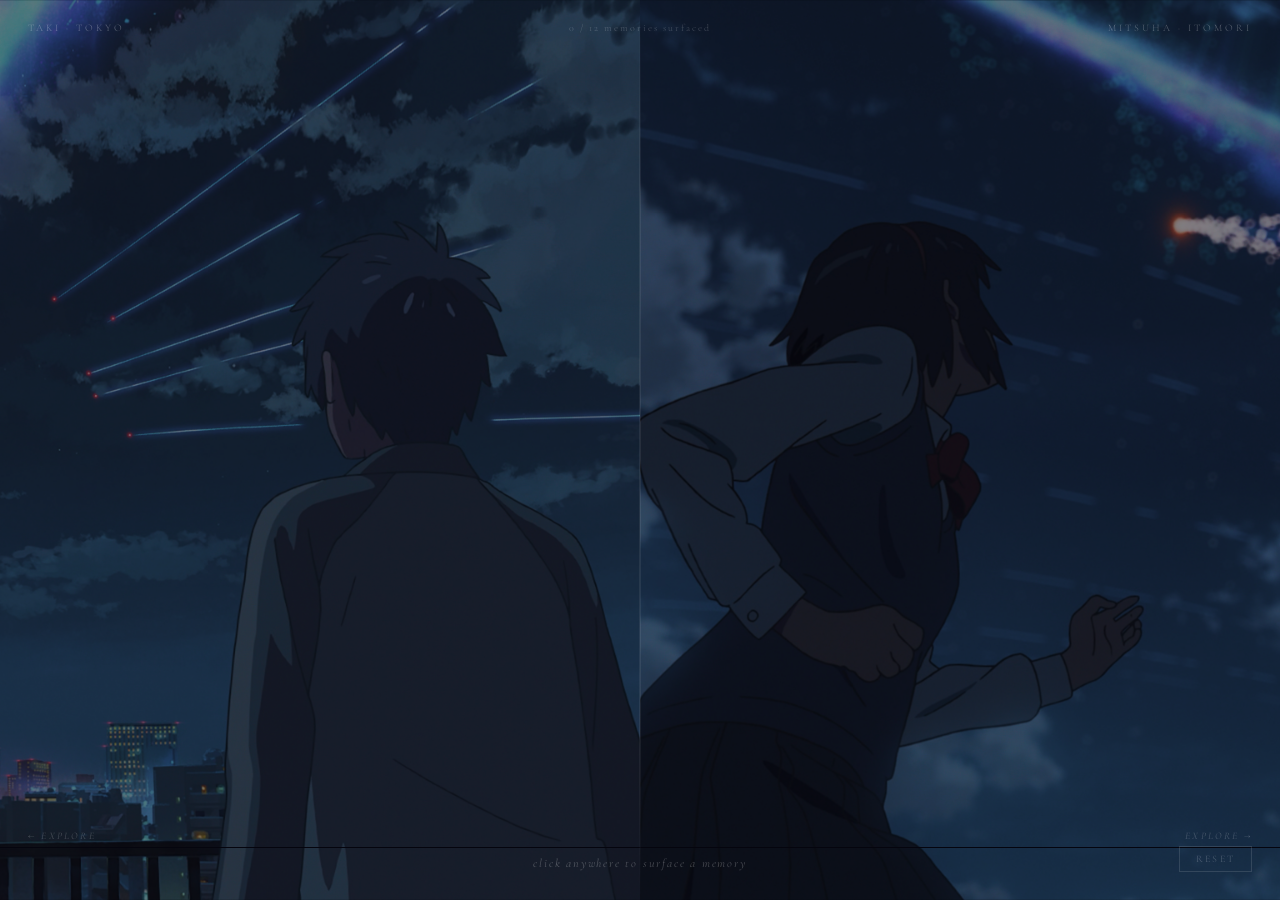
==== musubi.html @ 37492535 "removed .wav, retained .mp3" ====
<!DOCTYPE html>
<html lang="en">
<head>
  <meta charset="UTF-8">
  <meta name="viewport" content="height=device-height, width=device-width, initial-scale=1.0">
  <title>Musubi — Memory, Longing, and the Viral Image</title>
  <link rel="stylesheet" href="musubi.css">
</head>
<body>
  <audio id="bgm" loop>
    <source src="audio/30 なんでもないや.mp3" type="audio/mpeg">
  </audio>
  <div id="scene">
    <div id="bg-left">
      <div class="img-track" id="track-left">
        <img src="taki1.jpg" alt="Taki — Tokyo">
      </div>
    </div>
    <div id="bg-right">
      <div class="img-track" id="track-right">
        <img src="mitsuha1.jpg" alt="Mitsuha — Itomori">
      </div>
    </div>

    <canvas id="bg-canvas"></canvas>

    <div id="divider"></div>
    <div class="world-label" id="lbl-left">Taki · Tokyo</div>
    <div class="world-label" id="lbl-right">Mitsuha · Itomori</div>
    <div id="counter">0 / 12 memories surfaced</div>
    <div id="hint">click anywhere to surface a memory</div>
    <div class="drag-hint" id="dh-left">← explore</div>
    <div class="drag-hint" id="dh-right">explore →</div>

    <svg id="thread-layer" xmlns="http://www.w3.org/2000/svg"></svg>
    <div id="frag-layer"></div>

    <div id="ending">
      <h2>繋がっている</h2>
      <p>we were always connected — and yet the distance remains</p>
    </div>

    <button id="reset-btn">reset</button>
  </div>

  <script src="musubi.js"></script>
</body>
</html>
---- musubi.css ----
@import url('https://fonts.googleapis.com/css2?family=Cormorant+Garamond:ital,wght@0,300;0,400;1,300;1,400&family=Noto+Serif+JP:wght@200;300&display=swap');
 
* { margin: 0; padding: 0; box-sizing: border-box; }
 
body {
  background: #07070f;
  color: #fff;
  font-family: 'Cormorant Garamond', serif;
  overflow-x: hidden;
  margin: 0; padding: 0;
}
 
#scene {
  width: 100%;
  height: 100vh;
  min-height: 580px;
  position: relative;
  overflow: hidden;
  background: #07070f;
  transition: transform 1s cubic-bezier(0.25, 0.46, 0.45, 0.94);
}
 
#bg-left, #bg-right {
  position: absolute;
  top: 0;
  width: 100%;
  height: 100%;
  z-index: 0;
  overflow: hidden;
  animation: fadeInPage 1s ease-in-out forwards;
}

#bg-left, #bg-right {
  position: absolute;
  top: 0;
  width: 100%;
  height: 100%;
  z-index: 0;
  overflow: hidden;
}

#bg-left  { left: -50%; }
#bg-right { left: 50%; }

.img-track {
  position: absolute;
  top: 0; left: 0;
  width: 100%;
  height: 100%;
  display: flex;
  align-items: center;
  will-change: transform;
  user-select: none;
  transition: transform 0.3s ease;
}

.img-track img {
  height: 100vh;
  width: 100%;
  display: block;
  pointer-events: none;
  user-select: none;
  -webkit-user-drag: none;
  object-fit: cover;
  position: absolute;
}

#bg-left::after, #bg-right::after {
  content: '';
  position: absolute;
  inset: 0;
  background: rgba(5, 5, 14, 0.50);
  z-index: 1;
  pointer-events: none;
  transition: opacity 2s ease;
}

#bg-left.expanded::after,
#bg-right.expanded::after {
  opacity: 0;
}

#bg-left, #bg-right {
  transition: width 1s cubic-bezier(0.25, 0.46, 0.45, 0.94),
              left  1s cubic-bezier(0.25, 0.46, 0.45, 0.94);
}

.img-track {
  transition: left 1s cubic-bezier(0.25, 0.46, 0.45, 0.94);
}

.drag-hint {
  position: absolute;
  bottom: 58px;
  font-size: 10px;
  letter-spacing: 0.22em;
  color: rgba(255,255,255,0.22);
  z-index: 22;
  text-transform: uppercase;
  font-style: italic;
  transition: all 0.5s ease;
  animation: fadeInPage 0.5s ease-in-out forwards;
  cursor: pointer;
}

.drag-hint:hover {
  color: rgba(255,255,255,0.55);
}

#dh-left  { left: 28px; }
#dh-right { right: 28px; }
 
canvas {
  position: absolute;
  top: 0; left: 0;
  width: 100%; height: 100%;
  z-index: 2;
  pointer-events: none;
}
 
#divider {
  position: absolute;
  left: 50%; top: 0;
  width: 1px; height: 100%;
  background: linear-gradient(to bottom,
    transparent 0%,
    rgba(255,255,255,0.14) 20%,
    rgba(255,255,255,0.14) 80%,
    transparent 100%);
  transform: translateX(-50%);
  z-index: 6;
  pointer-events: none;
  animation: fadeInPage 2s ease-in-out forwards;
}
 
.world-label {
  position: absolute;
  top: 22px;
  font-size: 10px;
  letter-spacing: 0.3em;
  text-transform: uppercase;
  color: rgba(255,255,255,0.32);
  z-index: 20;
  font-weight: 300;
  pointer-events: none;
  animation: fadeInPage 0.5s ease-in-out forwards;
}
#lbl-left  { left: 28px; }
#lbl-right { right: 28px; }
 
#counter {
  position: absolute;
  top: 22px; left: 50%;
  transform: translateX(-50%);
  font-size: 10px;
  letter-spacing: 0.2em;
  color: rgba(255,255,255,0.2);
  z-index: 20;
  white-space: nowrap;
  pointer-events: none;
  animation: fadeInPage 0.5s ease-in-out forwards;
}
 
#hint {
  position: absolute;
  bottom: 30px; left: 50%;
  transform: translateX(-50%);
  font-size: 12px;
  font-style: italic;
  letter-spacing: 0.15em;
  color: rgba(255,255,255,0.26);
  z-index: 20;
  white-space: nowrap;
  pointer-events: none;
  transition: opacity 1.5s ease;
  animation: fadeInPage 0.5s ease-in-out forwards;
}
 
#thread-layer {
  position: absolute;
  top: 0; left: 0;
  width: 100%; height: 100%;
  z-index: 9;
  pointer-events: none;
}
 
#frag-layer {
  position: absolute;
  top: 0; left: 0;
  width: 100%; height: 100%;
  z-index: 12;
  pointer-events: none;
}
 
.frag {
  position: absolute;
  font-style: italic;
  font-size: 13px;
  font-weight: 300;
  line-height: 1.7;
  text-align: center;
  max-width: 155px;
  transform: translate(-50%, -50%);
  opacity: 0;
  transition: opacity 1.8s ease;
  letter-spacing: 0.02em;
}
.frag.left  { color: rgba(220, 185, 255, 0.80); }
.frag.right { color: rgba(160, 205, 255, 0.80); }
.frag.visible { opacity: 1; }
.frag::before {
  content: '·';
  display: block;
  font-size: 20px;
  line-height: 0.6;
  margin-bottom: 7px;
  opacity: 0.45;
}
 
.ripple {
  position: absolute;
  border-radius: 50%;
  width: 6px; height: 6px;
  transform: translate(-50%,-50%) scale(1);
  background: rgba(255,255,255,0.5);
  pointer-events: none;
  z-index: 15;
  animation: ripple-out 0.8s ease-out forwards;
}
@keyframes ripple-out {
  to { transform: translate(-50%,-50%) scale(8); opacity: 0; }
}
 
#ending {
  position: absolute;
  top: 50%; left: 50%;
  transform: translate(-50%, -50%);
  text-align: center;
  z-index: 40;
  opacity: 0;
  transition: opacity 3s ease;
  pointer-events: none;
}
#ending h2 {
  font-family: 'Noto Serif JP', serif;
  font-weight: 200;
  font-size: 30px;
  letter-spacing: 0.2em;
  color: rgba(255,255,255,0.88);
  margin-bottom: 14px;
}
#ending p {
  font-size: 14px;
  font-style: italic;
  font-weight: 300;
  color: rgba(255,255,255,0.38);
  letter-spacing: 0.1em;
}
 
#reset-btn {
  position: absolute;
  bottom: 28px; right: 28px;
  background: none;
  border: 0.5px solid rgba(255,255,255,0.12);
  color: rgba(255,255,255,0.22);
  font-family: 'Cormorant Garamond', serif;
  font-size: 10px;
  letter-spacing: 0.22em;
  text-transform: uppercase;
  padding: 6px 16px;
  cursor: pointer;
  z-index: 30;
  animation: fadeInPage 0.5s ease-in-out forwards;
  transition: all 0.3s ease;
}
#reset-btn:hover {
  color: rgba(255,255,255,0.55);
  border-color: rgba(255,255,255,0.3);
}

@keyframes fadeInPage {
  from {
    opacity: 0;
  }
  to {
    opacity: 1;
  }
}
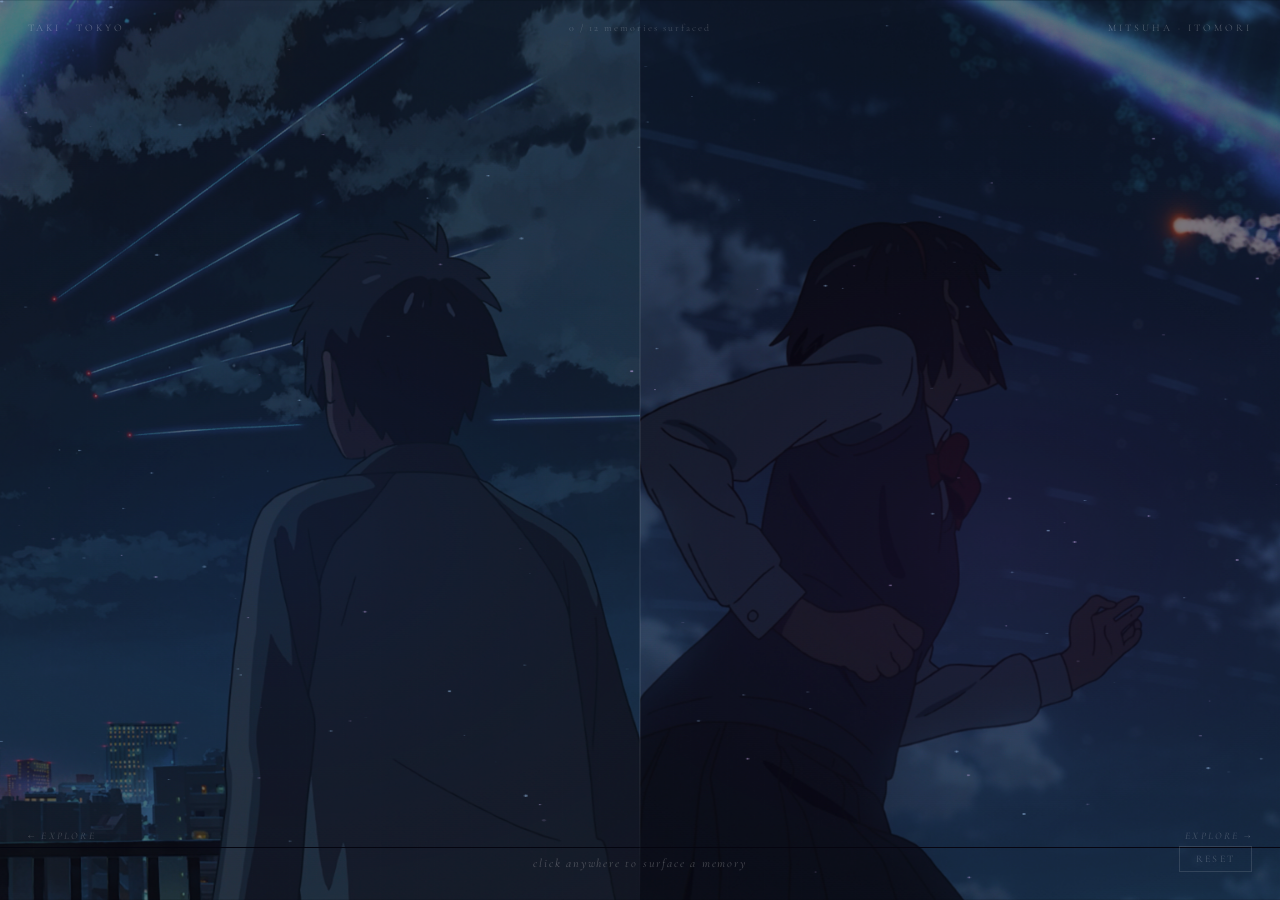
==== commit bd6e1f30: "Added subtle gradient effect in the background + random stars" ====
--- a/musubi.html
+++ b/musubi.html
@@ -8,7 +8,7 @@
 </head>
 <body>
   <audio id="bgm" loop>
-    <source src="audio/30 なんでもないや.mp3" type="audio/mpeg">
+    <source src="audio/30なんでもないや.mp3" type="audio/mpeg">
   </audio>
   <div id="scene">
     <div id="bg-left">
--- a/musubi.css
+++ b/musubi.css
@@ -116,6 +116,7 @@
   width: 100%; height: 100%;
   z-index: 2;
   pointer-events: none;
+  transition: opacity 2s ease;
 }
  
 #divider {
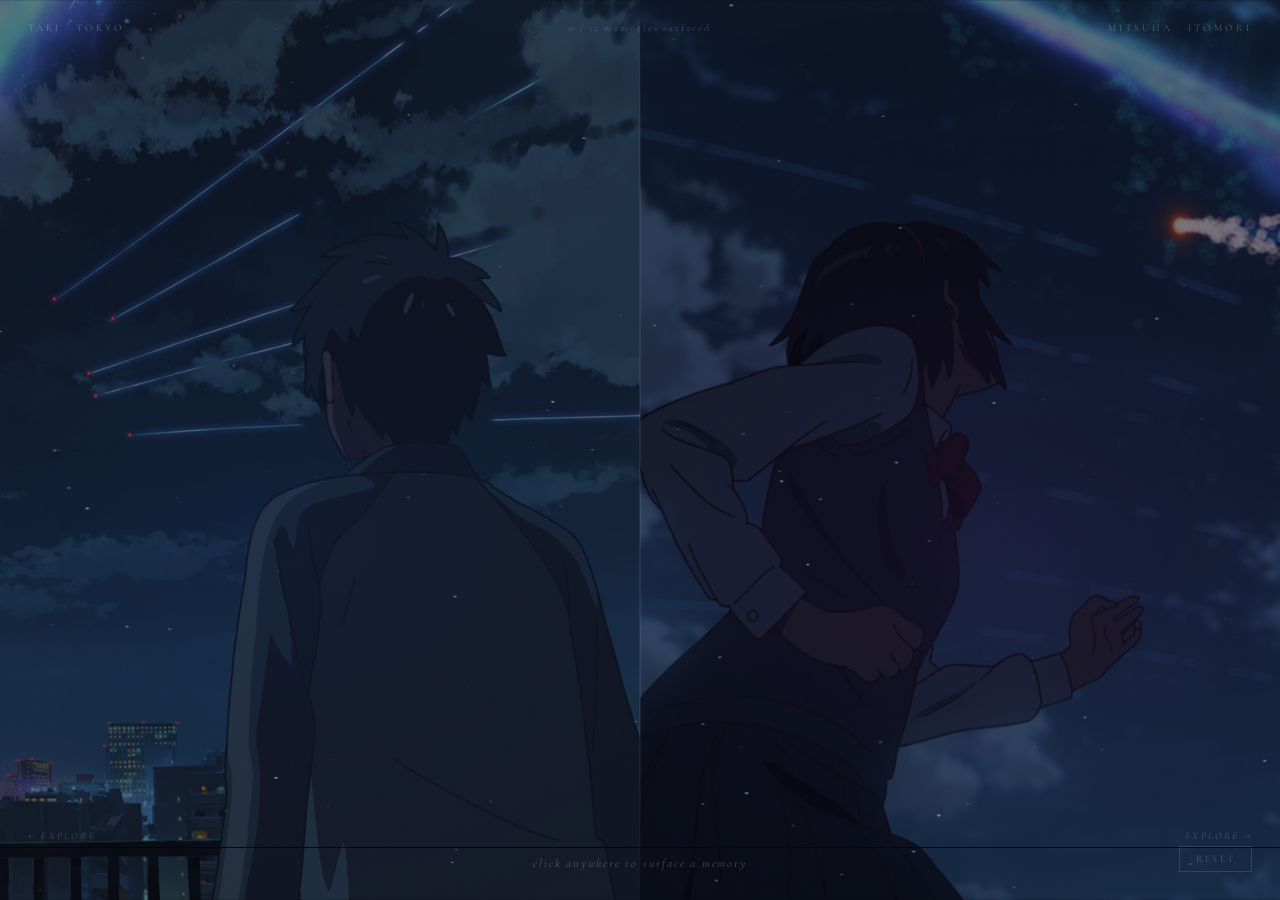
==== commit 398e1856: "Finished ending scene + ending audio" ====
--- a/musubi.html
+++ b/musubi.html
@@ -7,18 +7,22 @@
   <link rel="stylesheet" href="musubi.css">
 </head>
 <body>
-  <audio id="bgm" loop>
-    <source src="audio/30なんでもないや.mp3" type="audio/mpeg">
+  <audio id="bgm1" loop>
+    <source src="audio/なんでもないや.mp3" type="audio/mpeg">
   </audio>
+  <audio id="bgm2" loop>
+    <source src="audio/三葉のテーマ.mp3" type="audio/mpeg">
+  </audio>
+
   <div id="scene">
     <div id="bg-left">
       <div class="img-track" id="track-left">
-        <img src="taki1.jpg" alt="Taki — Tokyo">
+        <img src="images/taki1.jpg" alt="Taki — Tokyo">
       </div>
     </div>
     <div id="bg-right">
       <div class="img-track" id="track-right">
-        <img src="mitsuha1.jpg" alt="Mitsuha — Itomori">
+        <img src="images/mitsuha1.jpg" alt="Mitsuha — Itomori">
       </div>
     </div>
 
@@ -34,12 +38,6 @@
 
     <svg id="thread-layer" xmlns="http://www.w3.org/2000/svg"></svg>
     <div id="frag-layer"></div>
-
-    <div id="ending">
-      <h2>繋がっている</h2>
-      <p>we were always connected — and yet the distance remains</p>
-    </div>
-
     <button id="reset-btn">reset</button>
   </div>
 
--- a/musubi.css
+++ b/musubi.css
@@ -206,8 +206,8 @@
   transition: opacity 1.8s ease;
   letter-spacing: 0.02em;
 }
-.frag.left  { color: rgba(220, 185, 255, 0.80); }
-.frag.right { color: rgba(160, 205, 255, 0.80); }
+.frag.left  { color: rgba(160, 205, 255, 0.80); }
+.frag.right { color: rgba(220, 185, 255, 0.80); }
 .frag.visible { opacity: 1; }
 .frag::before {
   content: '·';
@@ -257,7 +257,85 @@
   color: rgba(255,255,255,0.38);
   letter-spacing: 0.1em;
 }
- 
+
+#bg-ending {
+  position: absolute;
+  inset: 0;
+  z-index: 0;
+  opacity: 0;
+  animation: endingReveal 2.5s ease forwards;
+}
+
+#bg-ending img {
+  width: 100%;
+  height: 100%;
+  object-fit: cover;
+  object-position: center;
+  display: block;
+}
+
+#bg-ending::after {
+  content: '';
+  position: absolute;
+  inset: 0;
+  background: linear-gradient(
+    to bottom,
+    rgba(7,7,15,0.3) 0%,
+    rgba(7,7,15,0)   35%,
+    rgba(7,7,15,0)   60%,
+    rgba(7,7,15,0.6) 100%
+  );
+  z-index: 1;
+}
+
+@keyframes endingReveal {
+  0%   { opacity: 0; transform: scale(1.06); }
+  100% { opacity: 1; transform: scale(1); }
+}
+
+#ending {
+  /* override the existing rule to add a staggered entrance */
+  transition: none !important;
+  opacity: 0;
+}
+
+#ending.visible {
+  animation: endingTextIn 2s ease forwards;
+}
+
+@keyframes endingTextIn {
+  0%   { opacity: 0; transform: translate(-50%, calc(-50% + 18px)); }
+  100% { opacity: 1; transform: translate(-50%, -50%); }
+}
+
+#ending h2 {
+  animation: none;
+}
+
+#ending p {
+  animation: none;
+}
+
+#thread-layer.fading {
+  transition: opacity 1.5s ease;
+  opacity: 0;
+}
+
+#frag-layer.fading {
+  transition: opacity 1.5s ease;
+  opacity: 0;
+}
+
+#bg-left.converging {
+  left: 0 !important;
+  transition: left 1.4s cubic-bezier(0.25, 0.46, 0.45, 0.94) !important;
+}
+
+#bg-right.converging {
+  left: 0 !important;
+  transition: left 1.4s cubic-bezier(0.25, 0.46, 0.45, 0.94) !important;
+}
+
 #reset-btn {
   position: absolute;
   bottom: 28px; right: 28px;
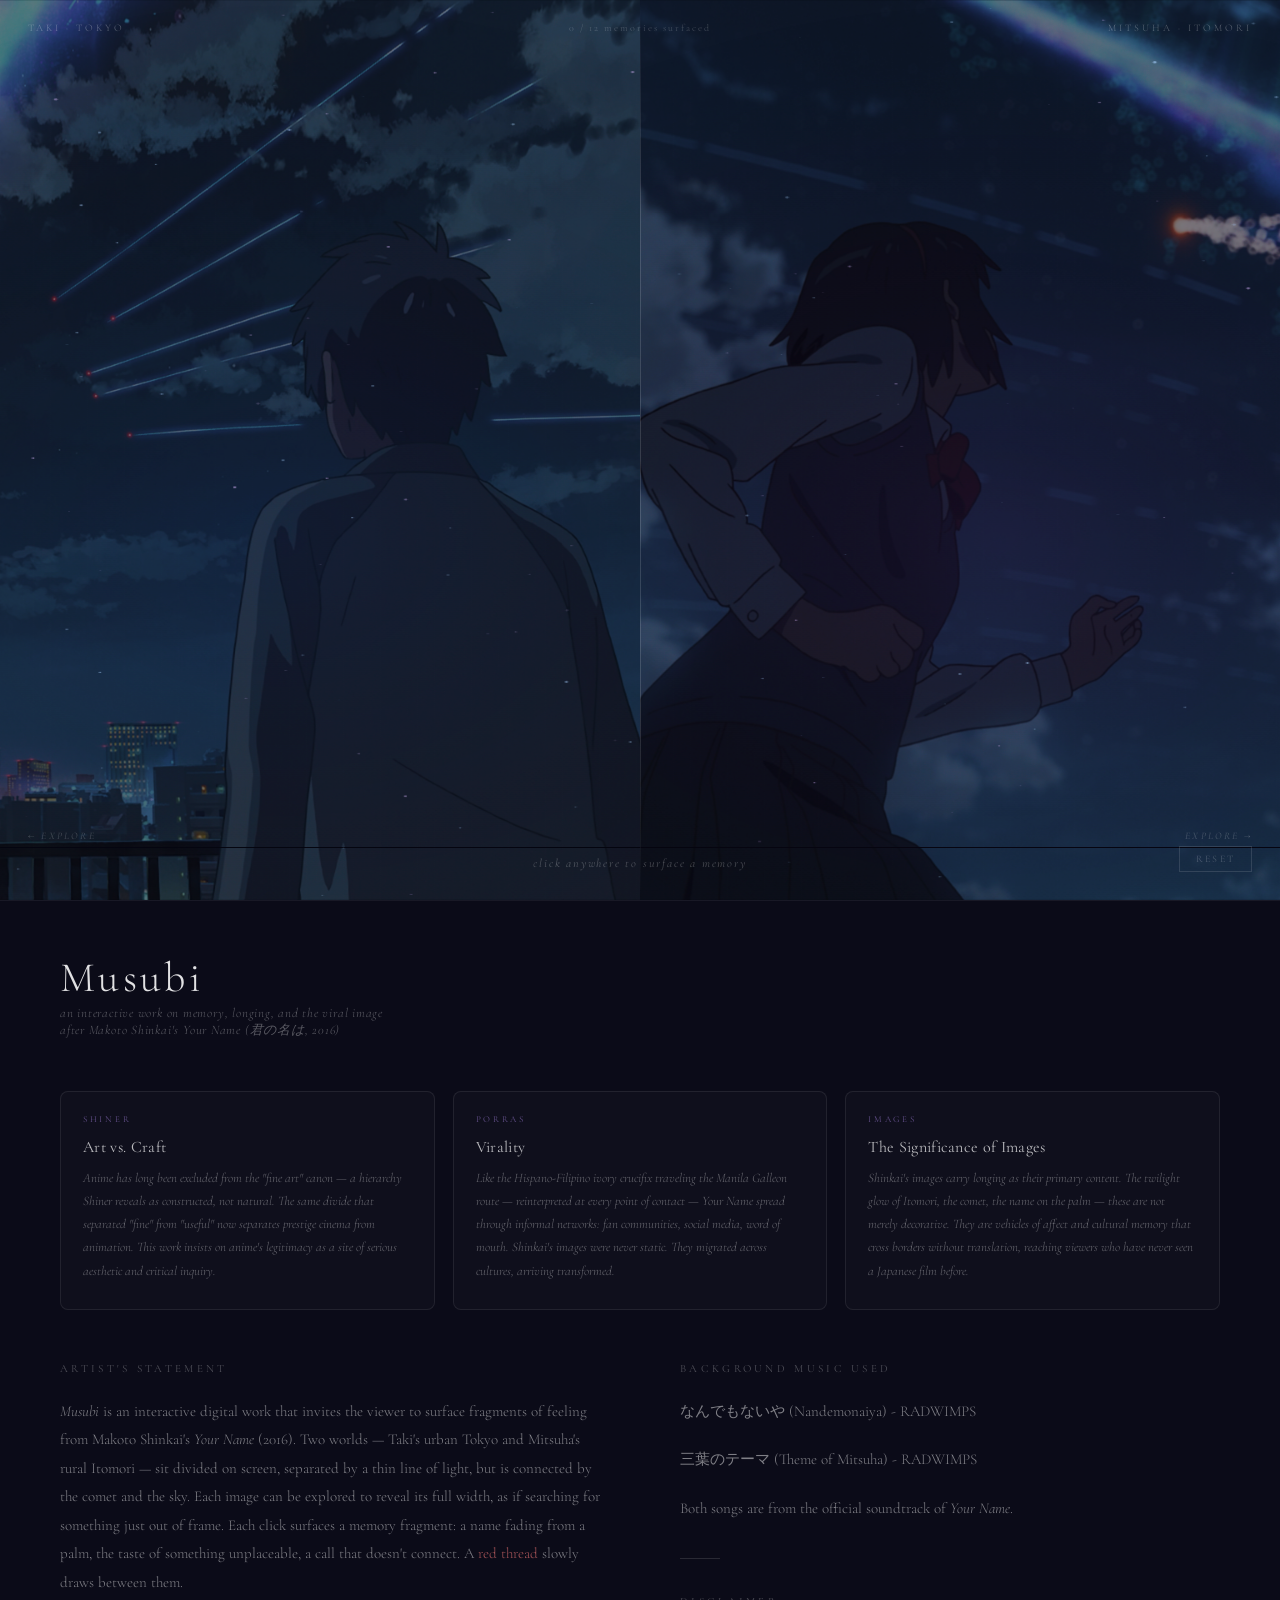
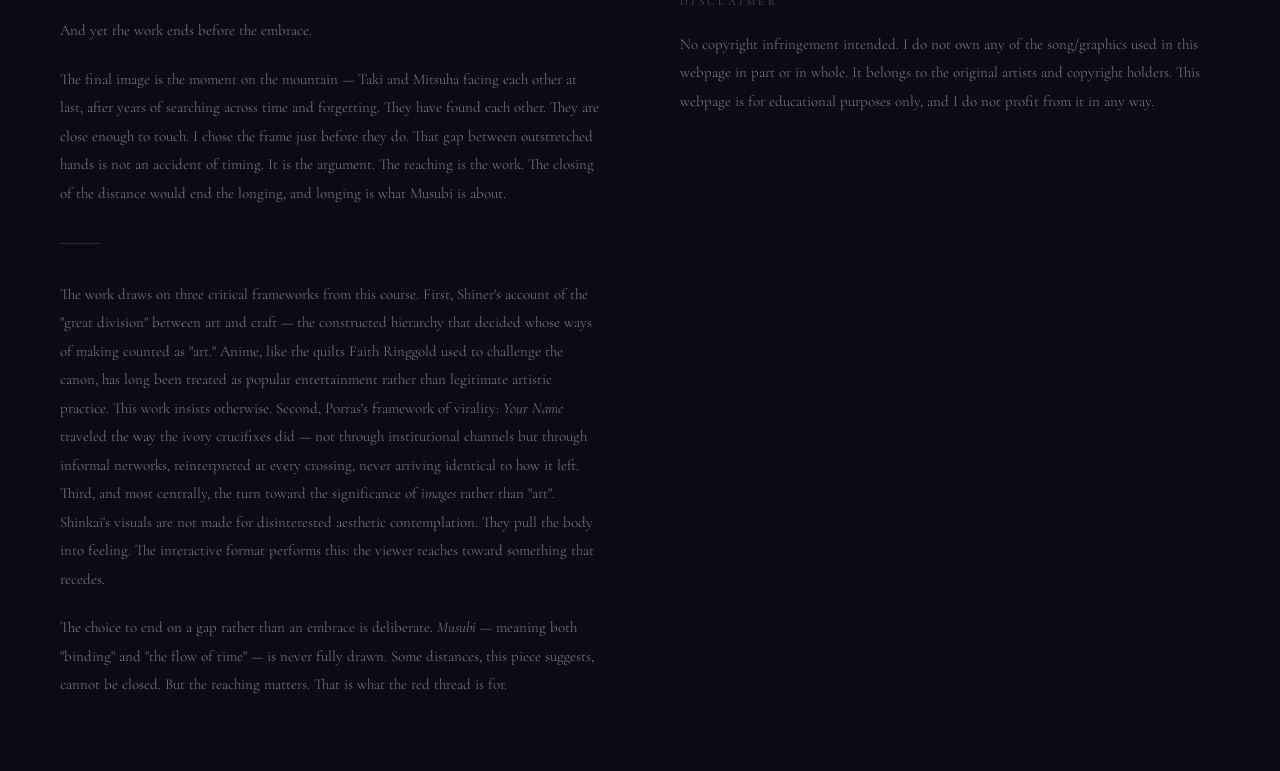
==== commit c0468b49: "Added info" ====
--- a/musubi.html
+++ b/musubi.html
@@ -40,7 +40,87 @@
     <div id="frag-layer"></div>
     <button id="reset-btn">reset</button>
   </div>
+  
+  <div id="info">
+    <h1>Musubi</h1>
+    <p class="subtitle">
+      an interactive work on memory, longing, and the viral image<br>
+      after Makoto Shinkai's <em>Your Name</em> (君の名は, 2016)
+    </p>
 
+    <div class="cards">
+      <div class="card">
+        <span class="tag">Shiner</span>
+        <h3>Art vs. Craft</h3>
+        <p>Anime has long been excluded from the "fine art" canon — a hierarchy Shiner reveals as constructed, not natural. 
+          The same divide that separated "fine" from "useful" now separates prestige cinema from animation. This work insists 
+          on anime's legitimacy as a site of serious aesthetic and critical inquiry.</p>
+      </div>
+      <div class="card">
+        <span class="tag">Porras</span>
+        <h3>Virality</h3>
+        <p>Like the Hispano-Filipino ivory crucifix traveling the Manila Galleon route — reinterpreted at every point of 
+          contact — <em>Your Name</em> spread through informal networks: fan communities, social media, word of mouth. 
+          Shinkai's images were never static. They migrated across cultures, arriving transformed.</p>
+      </div>
+      <div class="card">
+        <span class="tag">Images</span>
+        <h3>The Significance of Images</h3>
+        <p>Shinkai's images carry longing as their primary content. The twilight glow of Itomori, the comet, the name on the palm 
+          — these are not merely decorative. They are vehicles of affect and cultural memory that cross borders without translation, 
+          reaching viewers who have never seen a Japanese film before.</p>
+      </div>
+    </div>
+
+    <div class="statement">
+      <div id="left">
+        <h2>Artist's Statement</h2>
+        <p><em>Musubi</em> is an interactive digital work that invites the viewer to surface fragments of feeling 
+          from Makoto Shinkai's <em>Your Name</em> (2016). Two worlds — Taki's urban Tokyo and Mitsuha's rural 
+          Itomori — sit divided on screen, separated by a thin line of light, but is connected by the comet and the sky. 
+          Each image can be explored to reveal its full width, as if searching for something just out of frame. 
+          Each click surfaces a memory fragment: a name fading from a palm, the taste of something unplaceable, a call 
+          that doesn't connect. A <span class="red">red thread</span> slowly draws between them.
+        </p>
+        <p>
+          And yet the work ends before the embrace.
+        </p> 
+        <p>
+          The final image is the moment on the mountain — Taki and Mitsuha facing each other at last, after years 
+          of searching across time and forgetting. They have found each other. They are close enough to touch. 
+          I chose the frame just before they do. That gap between outstretched hands is not an accident of timing. 
+          It is the argument. The reaching is the work. The closing of the distance would end the longing, and 
+          longing is what Musubi is about.
+        </p>
+
+
+        <div class="divider-line"></div>
+        <p>The work draws on three critical frameworks from this course. First, Shiner's account of the 
+          "great division" between art and craft — the constructed hierarchy that decided whose ways 
+          of making counted as "art." Anime, like the quilts Faith Ringgold used to challenge the canon, 
+          has long been treated as popular entertainment rather than legitimate artistic practice. 
+          This work insists otherwise. Second, Porras's framework of virality: <em>Your Name</em> traveled 
+          the way the ivory crucifixes did — not through institutional channels but through informal networks, 
+          reinterpreted at every crossing, never arriving identical to how it left. Third, and most centrally, 
+          the turn toward the significance of <em>images</em> rather than "art". Shinkai's visuals are 
+          not made for disinterested aesthetic contemplation. They pull the body into feeling. The interactive 
+          format performs this: the viewer reaches toward something that recedes.</p>
+        <p>The choice to end on a gap rather than an embrace is deliberate. <em>Musubi</em> — meaning both "binding" and "the flow of time" — is 
+          never fully drawn. Some distances, this piece suggests, cannot be closed. But the reaching matters. That is what the red thread is for.</p>
+      </div>
+      <div id="right">
+        <h2>Background Music Used</h2>
+        <p>なんでもないや (Nandemonaiya) - RADWIMPS</p>
+        <p>三葉のテーマ (Theme of Mitsuha) - RADWIMPS</p>
+        <p>Both songs are from the official soundtrack of <em>Your Name</em>.</p>
+        <div class="divider-line"></div>
+        <h2>Disclaimer</h2>
+        <p>No copyright infringement intended. I do not own any of the song/graphics used in this webpage in part or in whole. 
+          It belongs to the original artists and copyright holders. This webpage is for educational purposes only, and I do not profit from it in any way.
+        </p>
+      </div>
+    </div>
+  </div>
   <script src="musubi.js"></script>
 </body>
 </html>
--- a/musubi.css
+++ b/musubi.css
@@ -357,6 +357,97 @@
   border-color: rgba(255,255,255,0.3);
 }
 
+#info {
+  background: #0b0b18;
+  border-top: 0.5px solid rgba(255,255,255,0.06);
+  padding: 56px 60px 72px;
+}
+#info h1 {
+  font-size: 42px;
+  font-weight: 300;
+  letter-spacing: 0.08em;
+  color: rgba(255,255,255,0.88);
+  margin-bottom: 6px;
+  line-height: 1;
+}
+#info .subtitle {
+  font-size: 13px;
+  font-style: italic;
+  font-weight: 300;
+  color: rgba(255,255,255,0.32);
+  letter-spacing: 0.06em;
+  margin-bottom: 52px;
+}
+.cards {
+  display: grid;
+  grid-template-columns: repeat(3, 1fr);
+  gap: 18px;
+  margin-bottom: 52px;
+}
+
+.card {
+  border: 0.5px solid rgba(255,255,255,0.08);
+  border-radius: 8px;
+  padding: 22px 22px 26px;
+  background: rgba(255,255,255,0.02);
+}
+.card .tag {
+  display: block;
+  font-size: 9px;
+  letter-spacing: 0.3em;
+  text-transform: uppercase;
+  color: rgba(190,150,255,0.5);
+  margin-bottom: 12px;
+  font-style: normal;
+}
+.card h3 {
+  font-size: 16px;
+  font-weight: 400;
+  color: rgba(255,255,255,0.72);
+  margin-bottom: 10px;
+  letter-spacing: 0.02em;
+}
+.card p {
+  font-size: 13px;
+  font-style: italic;
+  font-weight: 300;
+  line-height: 1.78;
+  color: rgba(255,255,255,0.36);
+}
+
+.statement {
+  display: flex;
+  flex-direction: row;
+  gap: 5rem;
+}
+
+.statement h2 {
+  font-size: 11px;
+  font-weight: 400;
+  font-style: normal;
+  letter-spacing: 0.3em;
+  text-transform: uppercase;
+  color: rgba(255,255,255,0.28);
+  margin-bottom: 22px;
+}
+.statement p {
+  font-size: 15px;
+  font-weight: 300;
+  line-height: 1.9;
+  color: rgba(255,255,255,0.48);
+  margin-bottom: 20px;
+  max-width: 720px;
+}
+.statement p:last-child { margin-bottom: 0; }
+.red { color: rgba(220,110,110,0.75); }
+.divider-line {
+  width: 40px;
+  height: 0.5px;
+  background: rgba(255,255,255,0.12);
+  margin: 36px 0;
+}
+
+
 @keyframes fadeInPage {
   from {
     opacity: 0;
@@ -364,4 +455,9 @@
   to {
     opacity: 1;
   }
+}
+
+@media (max-width: 700px) {
+  .cards { grid-template-columns: 1fr; }
+  #info { padding: 40px 28px 52px; }
 }
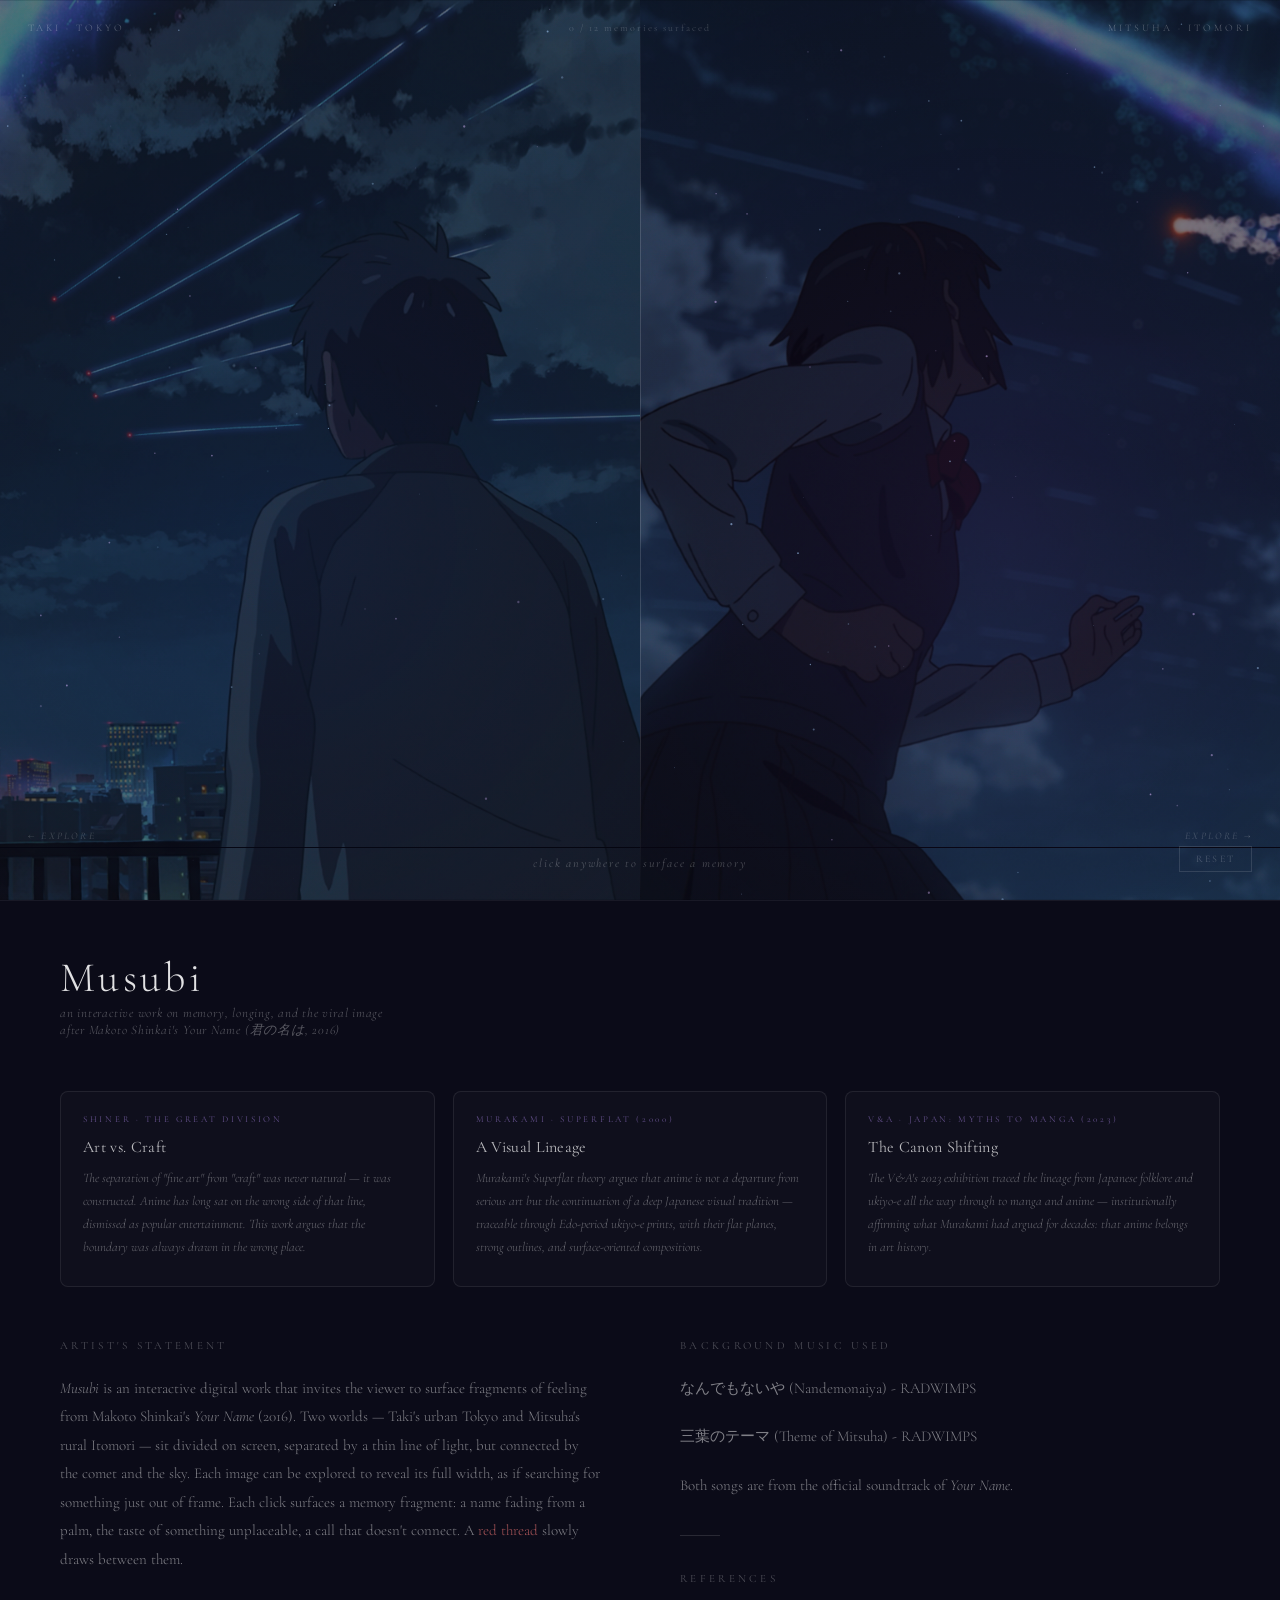
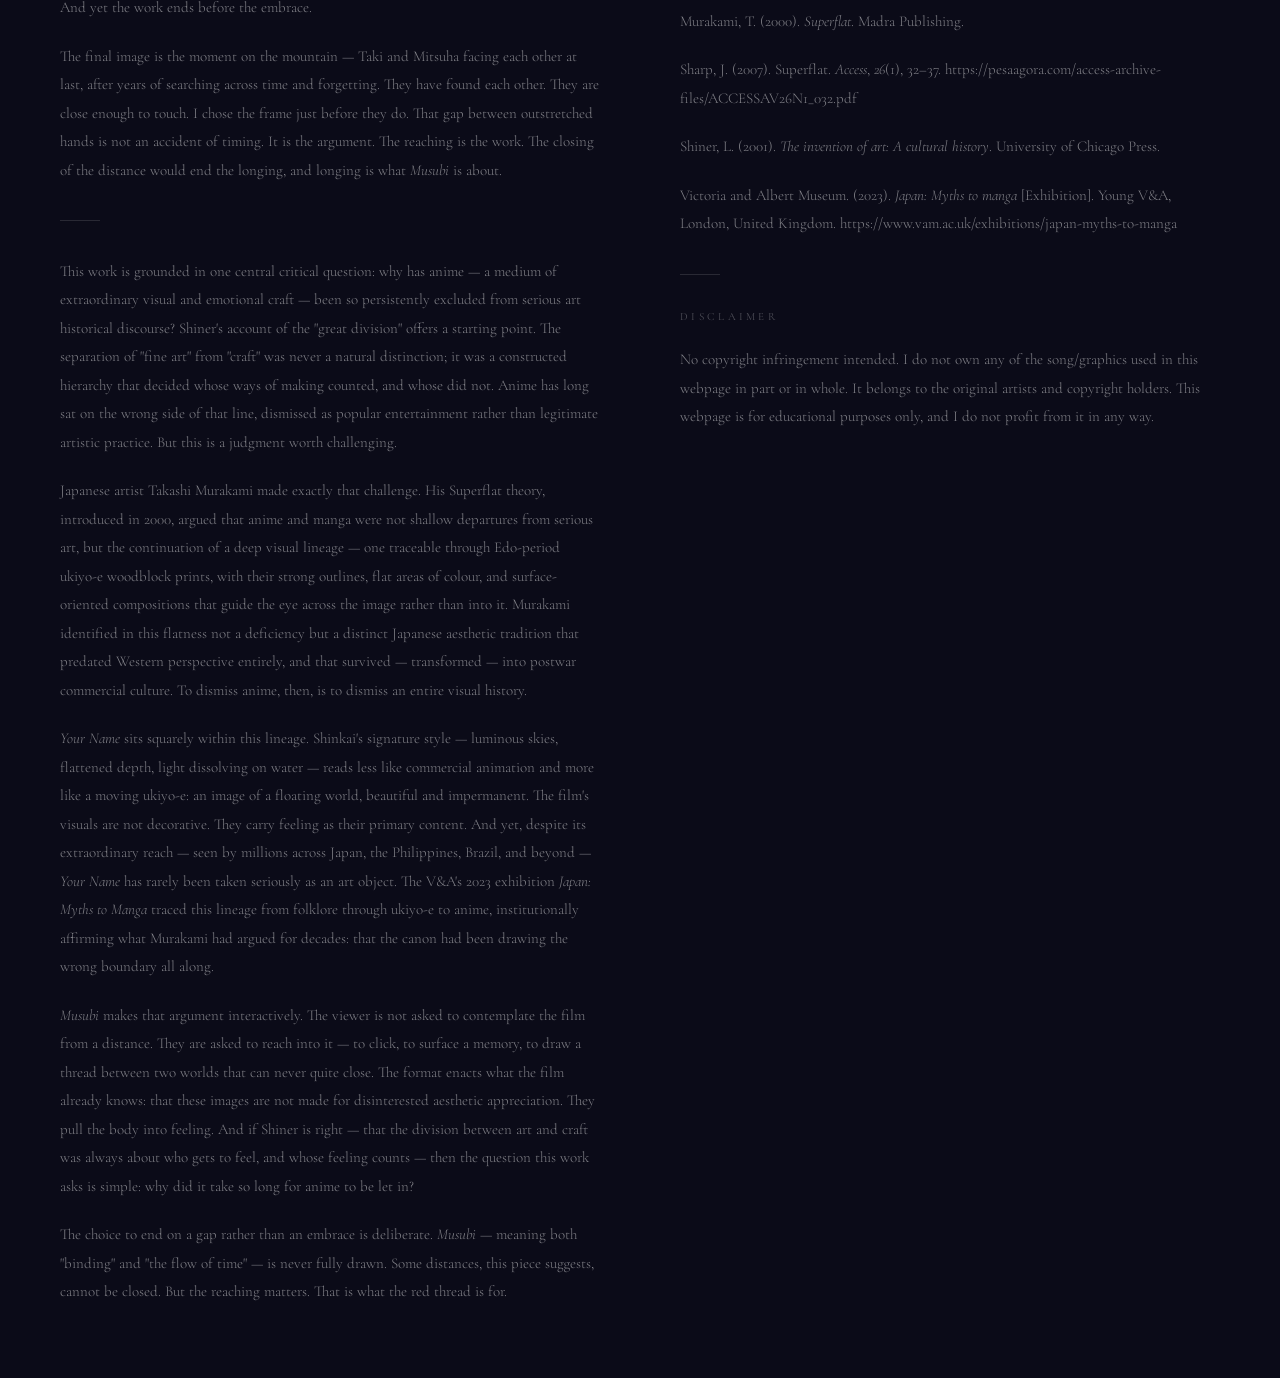
==== commit 84b96844: "reframed the critical perspective Perspective now only revolves around Shiner's Art vs. Craft, in th" ====
--- a/musubi.html
+++ b/musubi.html
@@ -8,7 +8,7 @@
 </head>
 <body>
   <audio id="bgm1" loop>
-    <source src="audio/なんでもないや.mp3" type="audio/mpeg">
+    <source src="audio/なんでもないや.mp3" type="audio/mpeg">
   </audio>
   <audio id="bgm2" loop>
     <source src="audio/三葉のテーマ.mp3" type="audio/mpeg">
@@ -50,25 +50,25 @@
 
     <div class="cards">
       <div class="card">
-        <span class="tag">Shiner</span>
+        <span class="tag">Shiner · The Great Division</span>
         <h3>Art vs. Craft</h3>
-        <p>Anime has long been excluded from the "fine art" canon — a hierarchy Shiner reveals as constructed, not natural. 
-          The same divide that separated "fine" from "useful" now separates prestige cinema from animation. This work insists 
-          on anime's legitimacy as a site of serious aesthetic and critical inquiry.</p>
+        <p>The separation of "fine art" from "craft" was never natural — it was constructed. Anime has long sat on the 
+          wrong side of that line, dismissed as popular entertainment. This work argues that the boundary was always 
+          drawn in the wrong place.</p>
       </div>
       <div class="card">
-        <span class="tag">Porras</span>
-        <h3>Virality</h3>
-        <p>Like the Hispano-Filipino ivory crucifix traveling the Manila Galleon route — reinterpreted at every point of 
-          contact — <em>Your Name</em> spread through informal networks: fan communities, social media, word of mouth. 
-          Shinkai's images were never static. They migrated across cultures, arriving transformed.</p>
+        <span class="tag">Murakami · Superflat (2000)</span>
+        <h3>A Visual Lineage</h3>
+        <p>Murakami's Superflat theory argues that anime is not a departure from serious art but the continuation of 
+          a deep Japanese visual tradition — traceable through Edo-period ukiyo-e prints, with their flat planes, 
+          strong outlines, and surface-oriented compositions.</p>
       </div>
       <div class="card">
-        <span class="tag">Images</span>
-        <h3>The Significance of Images</h3>
-        <p>Shinkai's images carry longing as their primary content. The twilight glow of Itomori, the comet, the name on the palm 
-          — these are not merely decorative. They are vehicles of affect and cultural memory that cross borders without translation, 
-          reaching viewers who have never seen a Japanese film before.</p>
+        <span class="tag">V&amp;A · Japan: Myths to Manga (2023)</span>
+        <h3>The Canon Shifting</h3>
+        <p>The V&amp;A's 2023 exhibition traced the lineage from Japanese folklore and ukiyo-e all the way through 
+          to manga and anime — institutionally affirming what Murakami had argued for decades: that anime 
+          belongs in art history.</p>
       </div>
     </div>
 
@@ -77,7 +77,7 @@
         <h2>Artist's Statement</h2>
         <p><em>Musubi</em> is an interactive digital work that invites the viewer to surface fragments of feeling 
           from Makoto Shinkai's <em>Your Name</em> (2016). Two worlds — Taki's urban Tokyo and Mitsuha's rural 
-          Itomori — sit divided on screen, separated by a thin line of light, but is connected by the comet and the sky. 
+          Itomori — sit divided on screen, separated by a thin line of light, but connected by the comet and the sky. 
           Each image can be explored to reveal its full width, as if searching for something just out of frame. 
           Each click surfaces a memory fragment: a name fading from a palm, the taste of something unplaceable, a call 
           that doesn't connect. A <span class="red">red thread</span> slowly draws between them.
@@ -90,29 +90,58 @@
           of searching across time and forgetting. They have found each other. They are close enough to touch. 
           I chose the frame just before they do. That gap between outstretched hands is not an accident of timing. 
           It is the argument. The reaching is the work. The closing of the distance would end the longing, and 
-          longing is what Musubi is about.
+          longing is what <em>Musubi</em> is about.
         </p>
 
+        <div class="divider-line"></div>
 
-        <div class="divider-line"></div>
-        <p>The work draws on three critical frameworks from this course. First, Shiner's account of the 
-          "great division" between art and craft — the constructed hierarchy that decided whose ways 
-          of making counted as "art." Anime, like the quilts Faith Ringgold used to challenge the canon, 
-          has long been treated as popular entertainment rather than legitimate artistic practice. 
-          This work insists otherwise. Second, Porras's framework of virality: <em>Your Name</em> traveled 
-          the way the ivory crucifixes did — not through institutional channels but through informal networks, 
-          reinterpreted at every crossing, never arriving identical to how it left. Third, and most centrally, 
-          the turn toward the significance of <em>images</em> rather than "art". Shinkai's visuals are 
-          not made for disinterested aesthetic contemplation. They pull the body into feeling. The interactive 
-          format performs this: the viewer reaches toward something that recedes.</p>
-        <p>The choice to end on a gap rather than an embrace is deliberate. <em>Musubi</em> — meaning both "binding" and "the flow of time" — is 
-          never fully drawn. Some distances, this piece suggests, cannot be closed. But the reaching matters. That is what the red thread is for.</p>
+        <p>This work is grounded in one central critical question: why has anime — a medium of extraordinary 
+          visual and emotional craft — been so persistently excluded from serious art historical discourse? 
+          Shiner's account of the "great division" offers a starting point. The separation of "fine art" from 
+          "craft" was never a natural distinction; it was a constructed hierarchy that decided whose ways of 
+          making counted, and whose did not. Anime has long sat on the wrong side of that line, dismissed as 
+          popular entertainment rather than legitimate artistic practice. But this is a judgment worth challenging.</p>
+
+        <p>Japanese artist Takashi Murakami made exactly that challenge. His Superflat theory, introduced in 
+          2000, argued that anime and manga were not shallow departures from serious art, but the continuation 
+          of a deep visual lineage — one traceable through Edo-period ukiyo-e woodblock prints, with their 
+          strong outlines, flat areas of colour, and surface-oriented compositions that guide the eye across 
+          the image rather than into it. Murakami identified in this flatness not a deficiency but a distinct 
+          Japanese aesthetic tradition that predated Western perspective entirely, and that survived — transformed 
+          — into postwar commercial culture. To dismiss anime, then, is to dismiss an entire visual history.</p>
+
+        <p><em>Your Name</em> sits squarely within this lineage. Shinkai's signature style — luminous skies, 
+          flattened depth, light dissolving on water — reads less like commercial animation and more like a 
+          moving ukiyo-e: an image of a floating world, beautiful and impermanent. The film's visuals are not 
+          decorative. They carry feeling as their primary content. And yet, despite its extraordinary reach — 
+          seen by millions across Japan, the Philippines, Brazil, and beyond — <em>Your Name</em> has rarely 
+          been taken seriously as an art object. The V&amp;A's 2023 exhibition <em>Japan: Myths to Manga</em> 
+          traced this lineage from folklore through ukiyo-e to anime, institutionally affirming what Murakami 
+          had argued for decades: that the canon had been drawing the wrong boundary all along.</p>
+
+        <p><em>Musubi</em> makes that argument interactively. The viewer is not asked to contemplate the film 
+          from a distance. They are asked to reach into it — to click, to surface a memory, to draw a thread 
+          between two worlds that can never quite close. The format enacts what the film already knows: that 
+          these images are not made for disinterested aesthetic appreciation. They pull the body into feeling. 
+          And if Shiner is right — that the division between art and craft was always about who gets to feel, 
+          and whose feeling counts — then the question this work asks is simple: why did it take so long for 
+          anime to be let in?</p>
+
+        <p>The choice to end on a gap rather than an embrace is deliberate. <em>Musubi</em> — meaning both 
+          "binding" and "the flow of time" — is never fully drawn. Some distances, this piece suggests, cannot 
+          be closed. But the reaching matters. That is what the red thread is for.</p>
       </div>
       <div id="right">
         <h2>Background Music Used</h2>
-        <p>なんでもないや (Nandemonaiya) - RADWIMPS</p>
+        <p>なんでもないや (Nandemonaiya) - RADWIMPS</p>
         <p>三葉のテーマ (Theme of Mitsuha) - RADWIMPS</p>
         <p>Both songs are from the official soundtrack of <em>Your Name</em>.</p>
+        <div class="divider-line"></div>
+        <h2>References</h2>
+        <p>Murakami, T. (2000). <em>Superflat</em>. Madra Publishing.</p>
+        <p>Sharp, J. (2007). Superflat. <em>Access</em>, <em>26</em>(1), 32–37. https://pesaagora.com/access-archive-files/ACCESSAV26N1_032.pdf</p>
+        <p>Shiner, L. (2001). <em>The invention of art: A cultural history</em>. University of Chicago Press.</p>
+        <p>Victoria and Albert Museum. (2023). <em>Japan: Myths to manga</em> [Exhibition]. Young V&amp;A, London, United Kingdom. https://www.vam.ac.uk/exhibitions/japan-myths-to-manga</p>
         <div class="divider-line"></div>
         <h2>Disclaimer</h2>
         <p>No copyright infringement intended. I do not own any of the song/graphics used in this webpage in part or in whole. 
@@ -123,4 +152,4 @@
   </div>
   <script src="musubi.js"></script>
 </body>
-</html>
+</html>
--- a/musubi.css
+++ b/musubi.css
@@ -183,6 +183,7 @@
   width: 100%; height: 100%;
   z-index: 9;
   pointer-events: none;
+  transition: opacity 1s ease;
 }
  
 #frag-layer {
@@ -317,7 +318,6 @@
 }
 
 #thread-layer.fading {
-  transition: opacity 1.5s ease;
   opacity: 0;
 }
 
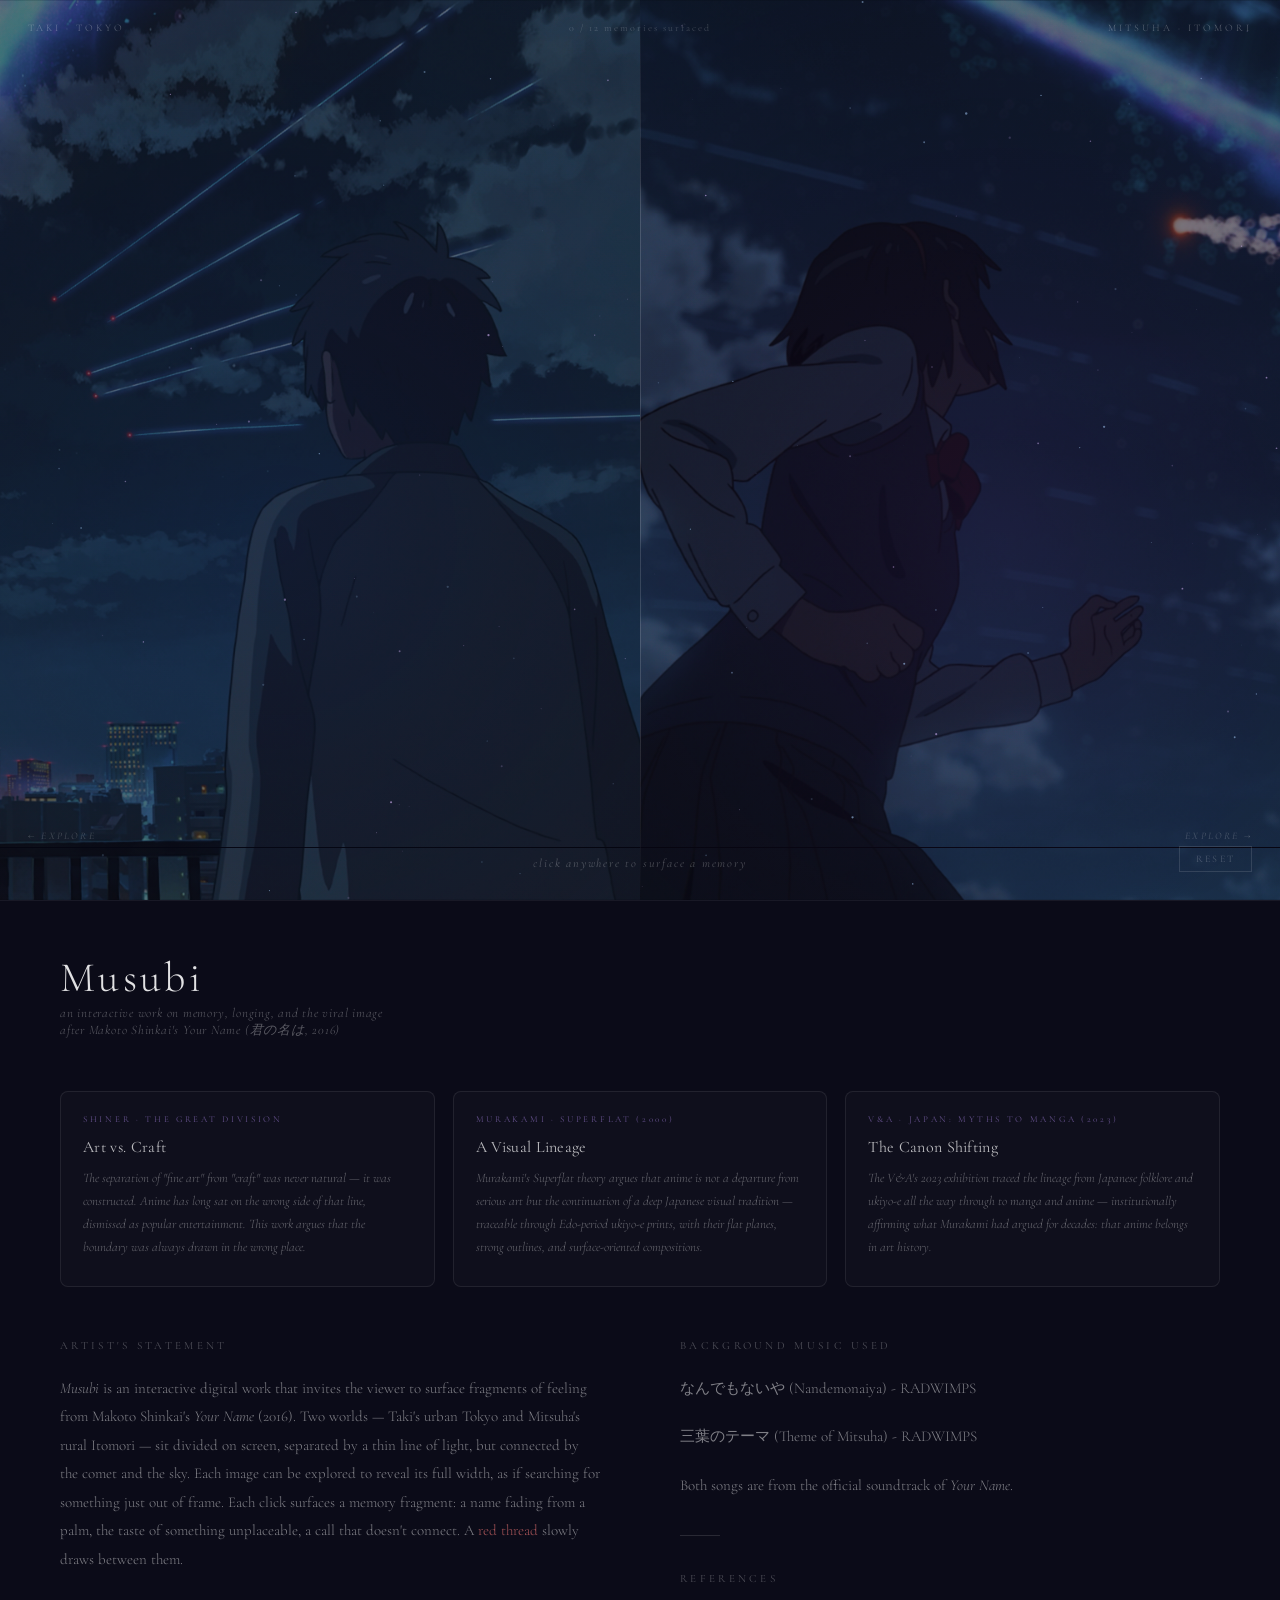
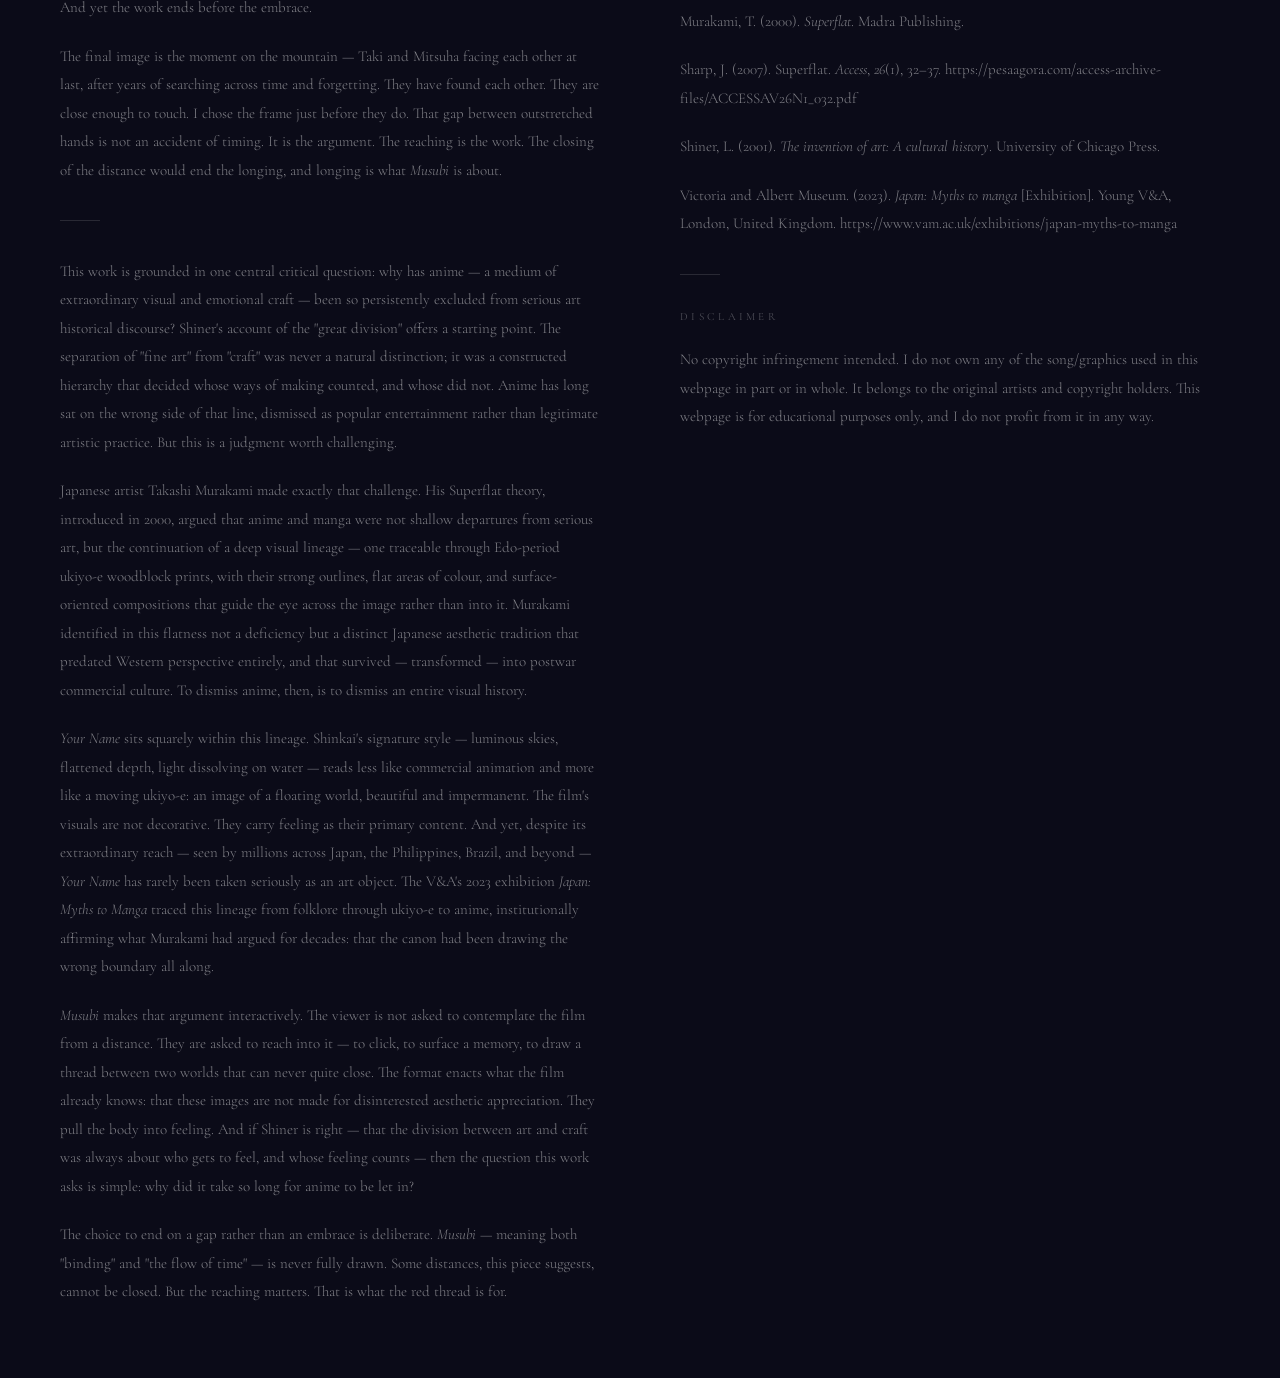
==== commit 09d92021: "fixed some encoding mismatch" ====
--- a/musubi.html
+++ b/musubi.html
@@ -8,7 +8,7 @@
 </head>
 <body>
   <audio id="bgm1" loop>
-    <source src="audio/なんでもないや.mp3" type="audio/mpeg">
+    <source src="audio/なんでもないや.mp3" type="audio/mpeg">
   </audio>
   <audio id="bgm2" loop>
     <source src="audio/三葉のテーマ.mp3" type="audio/mpeg">
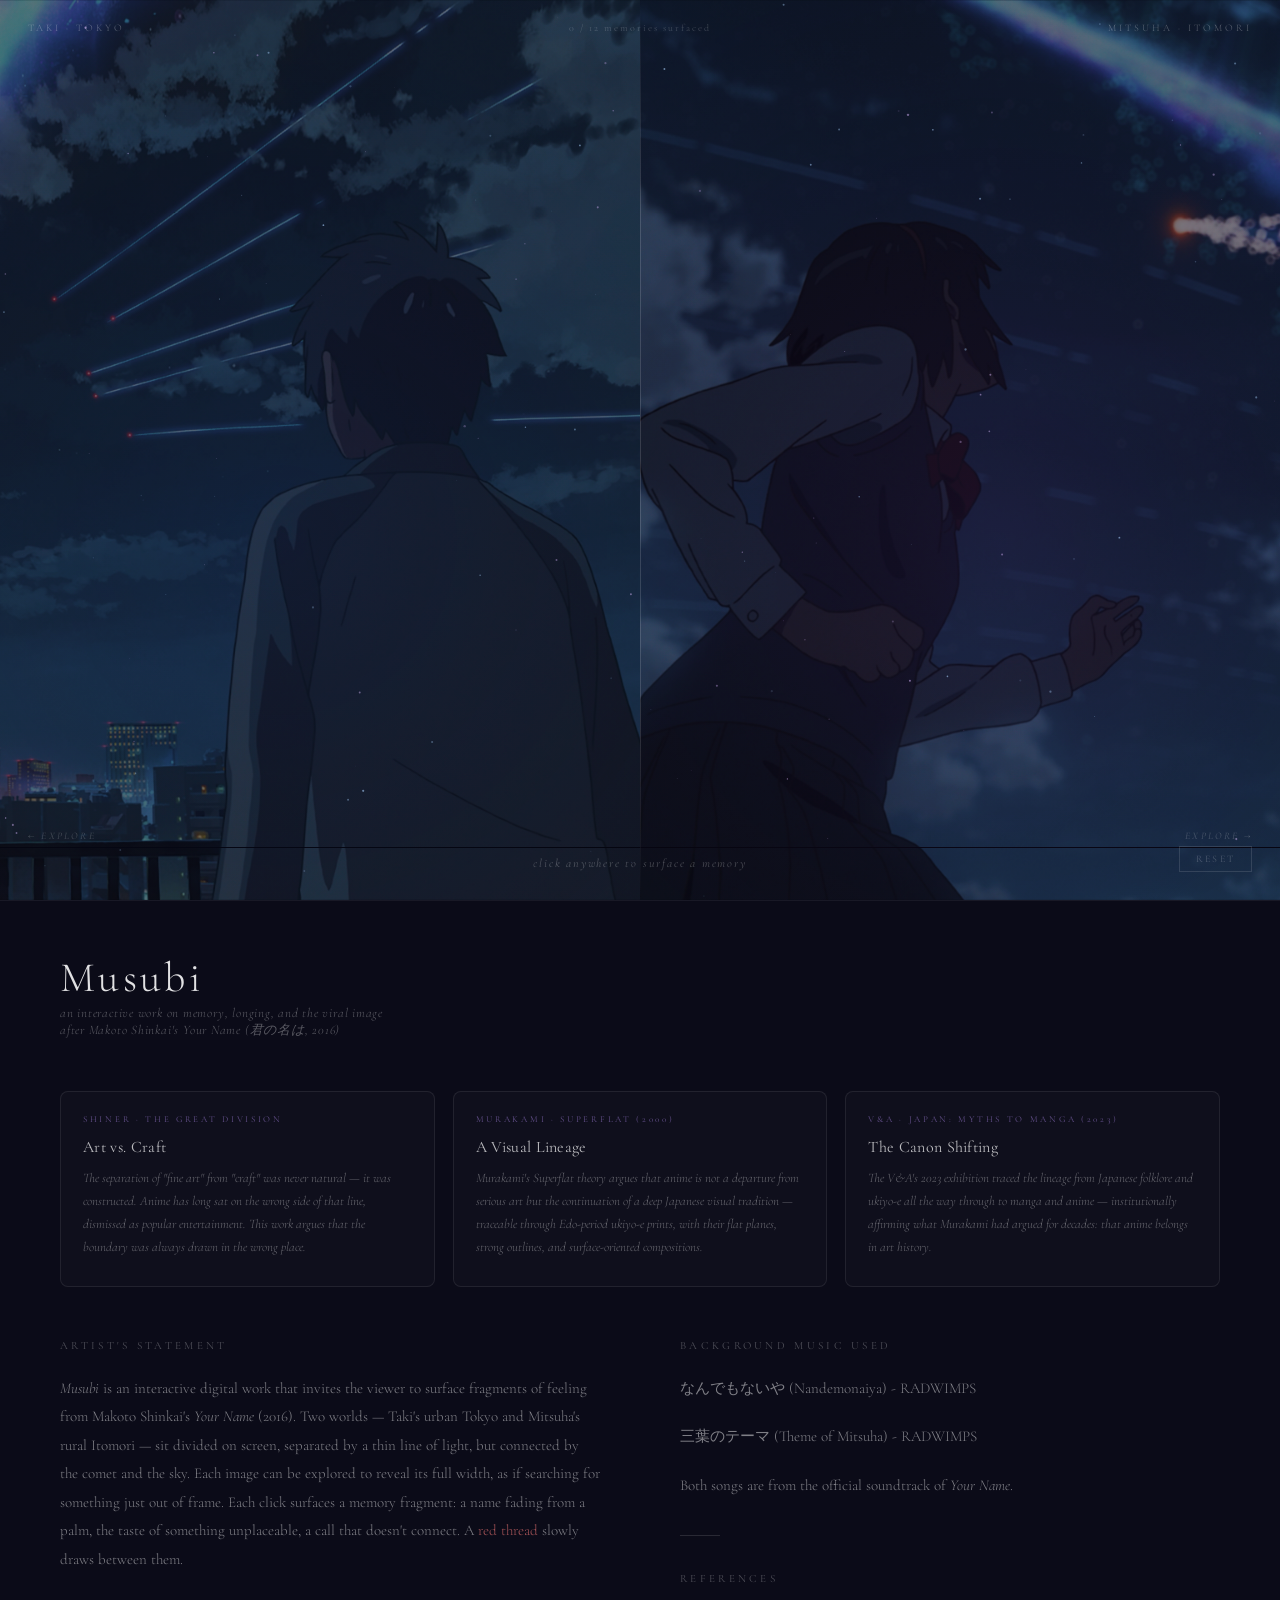
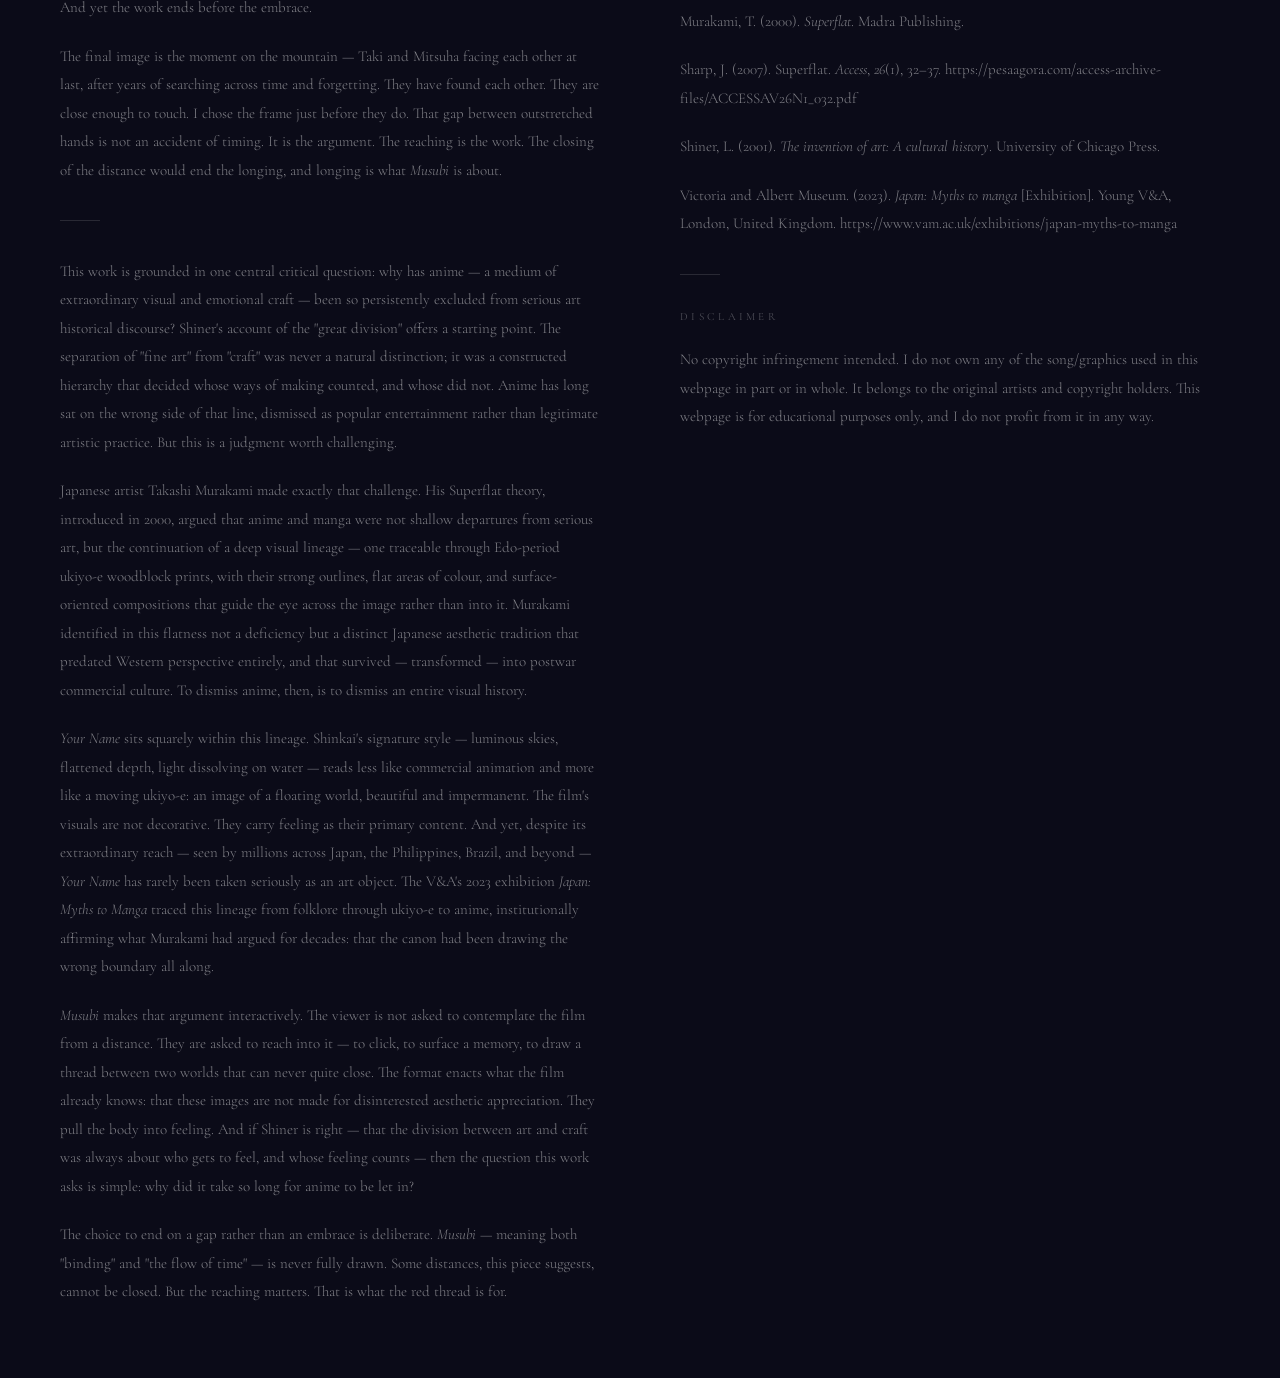
==== commit d9393a70: "Added screen intro" ====
--- a/musubi.html
+++ b/musubi.html
@@ -39,6 +39,10 @@
     <svg id="thread-layer" xmlns="http://www.w3.org/2000/svg"></svg>
     <div id="frag-layer"></div>
     <button id="reset-btn">reset</button>
+
+    <div id="audio-notice">
+      <span>🎵</span> best experienced with headphones and volume up
+    </div>
   </div>
   
   <div id="info">
--- a/musubi.css
+++ b/musubi.css
@@ -27,7 +27,7 @@
   height: 100%;
   z-index: 0;
   overflow: hidden;
-  animation: fadeInPage 1s ease-in-out forwards;
+  animation: fadeInPage 6s ease-in-out forwards;
 }
 
 #bg-left, #bg-right {
@@ -99,7 +99,7 @@
   text-transform: uppercase;
   font-style: italic;
   transition: all 0.5s ease;
-  animation: fadeInPage 0.5s ease-in-out forwards;
+  animation: fadeInPage 4s ease-in-out forwards;
   cursor: pointer;
 }
 
@@ -131,7 +131,7 @@
   transform: translateX(-50%);
   z-index: 6;
   pointer-events: none;
-  animation: fadeInPage 2s ease-in-out forwards;
+  animation: fadeInPage 10s ease-in-out forwards;
 }
  
 .world-label {
@@ -144,7 +144,7 @@
   z-index: 20;
   font-weight: 300;
   pointer-events: none;
-  animation: fadeInPage 0.5s ease-in-out forwards;
+  animation: fadeInPage 4s ease-in-out forwards;
 }
 #lbl-left  { left: 28px; }
 #lbl-right { right: 28px; }
@@ -159,7 +159,7 @@
   z-index: 20;
   white-space: nowrap;
   pointer-events: none;
-  animation: fadeInPage 0.5s ease-in-out forwards;
+  animation: fadeInPage 4s ease-in-out forwards;
 }
  
 #hint {
@@ -174,7 +174,7 @@
   white-space: nowrap;
   pointer-events: none;
   transition: opacity 1.5s ease;
-  animation: fadeInPage 0.5s ease-in-out forwards;
+  animation: fadeInPage 4s ease-in-out forwards;
 }
  
 #thread-layer {
@@ -349,7 +349,7 @@
   padding: 6px 16px;
   cursor: pointer;
   z-index: 30;
-  animation: fadeInPage 0.5s ease-in-out forwards;
+  animation: fadeInPage 4s ease-in-out forwards;
   transition: all 0.3s ease;
 }
 #reset-btn:hover {
@@ -447,6 +447,29 @@
   margin: 36px 0;
 }
 
+#audio-notice {
+  position: absolute;
+  top: 50%;
+  left: 50%;
+  transform: translate(-50%, -50%);
+  font-family: 'Cormorant Garamond', serif;
+  font-size: 13px;
+  font-style: italic;
+  font-weight: 300;
+  letter-spacing: 0.18em;
+  color: rgba(255, 255, 255, 0.75);
+  z-index: 50;
+  white-space: nowrap;
+  pointer-events: none;
+  animation: notice-fade 3.5s ease forwards;
+}
+
+@keyframes notice-fade {
+  0%   { opacity: 0; }
+  30%  { opacity: 1; }
+  75%  { opacity: 1; }
+  100% { opacity: 0; }
+}
 
 @keyframes fadeInPage {
   from {
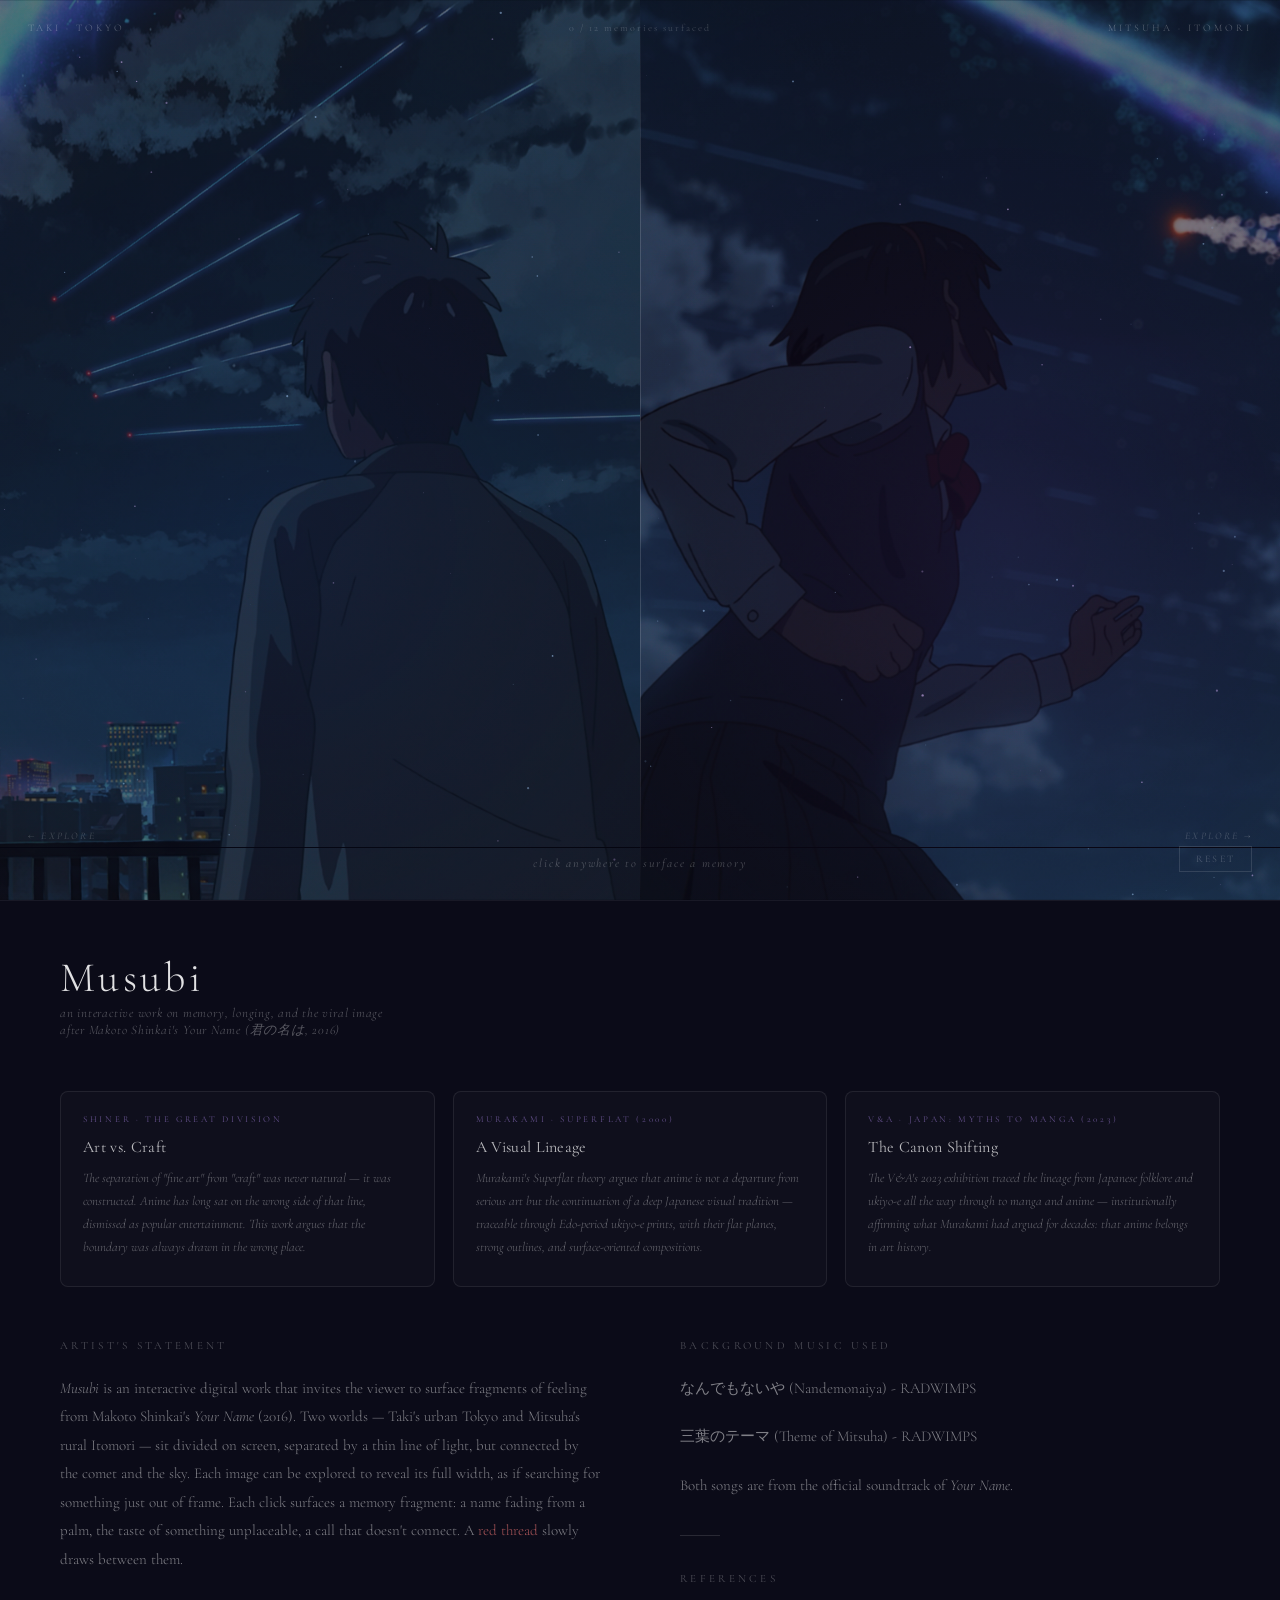
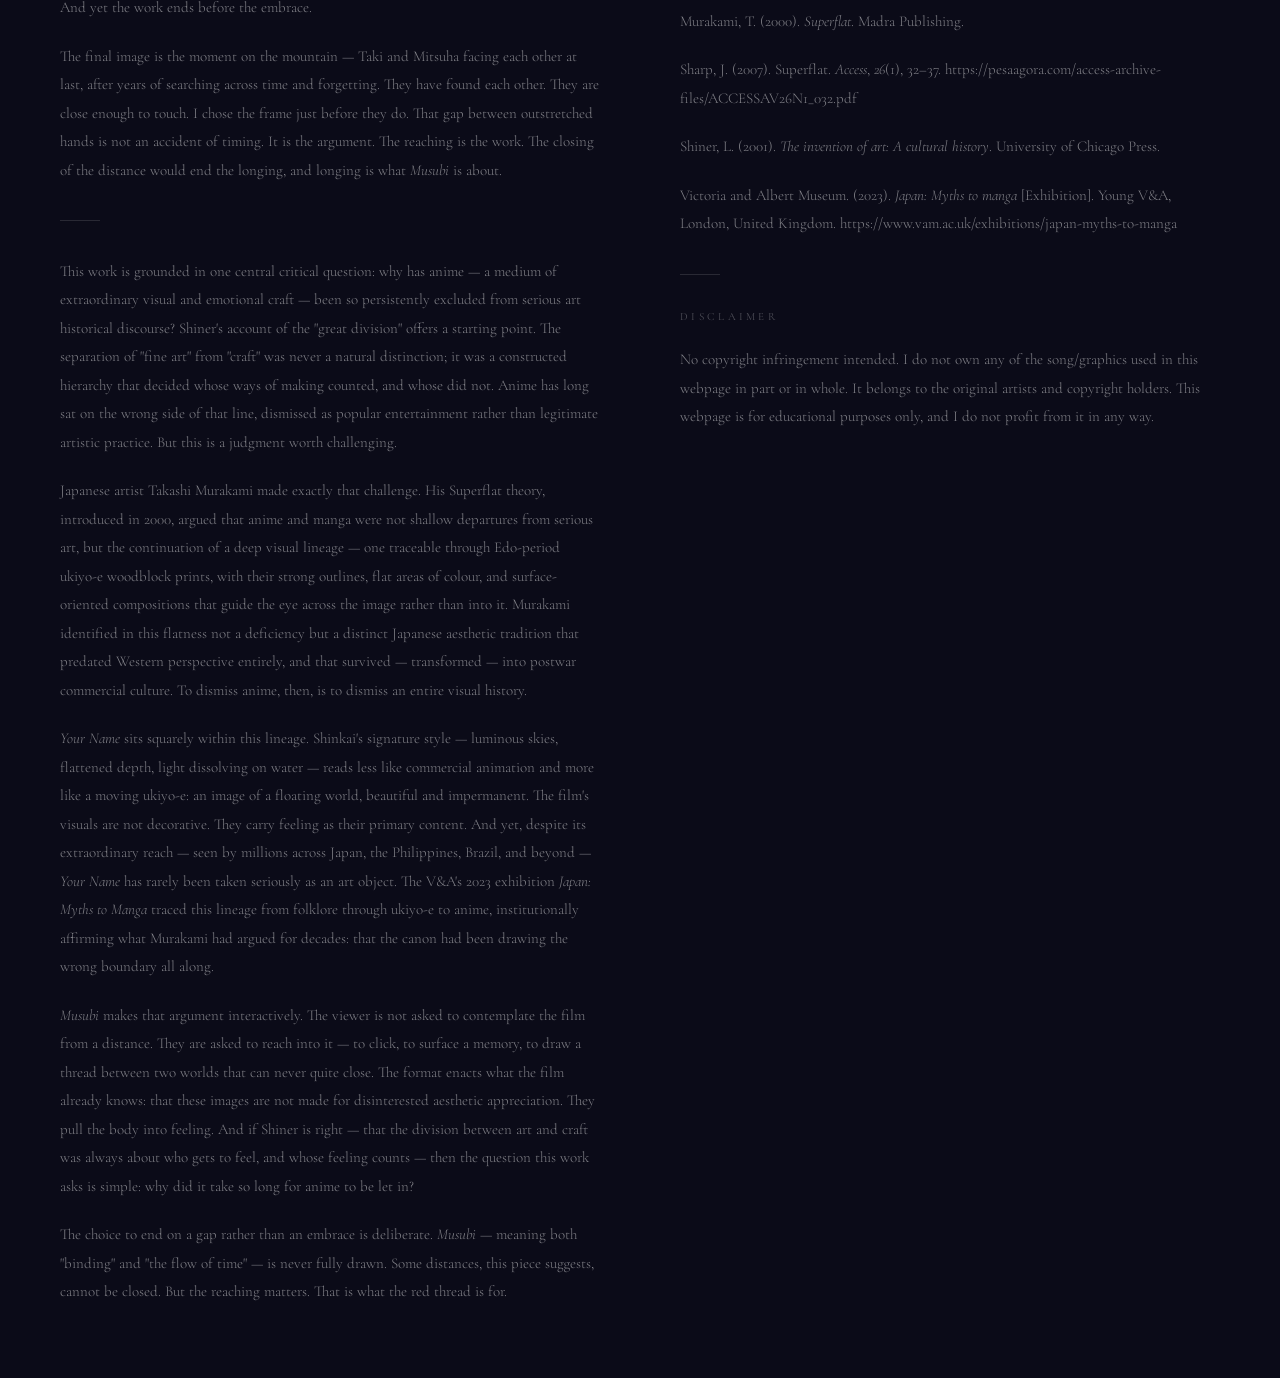
==== commit 7455818f: "changed title" ====
--- a/musubi.html
+++ b/musubi.html
@@ -3,7 +3,7 @@
 <head>
   <meta charset="UTF-8">
   <meta name="viewport" content="height=device-height, width=device-width, initial-scale=1.0">
-  <title>Musubi — Memory, Longing, and the Viral Image</title>
+  <title>Musubi — Memory, Longing, and the Red Thread</title>
   <link rel="stylesheet" href="musubi.css">
 </head>
 <body>
